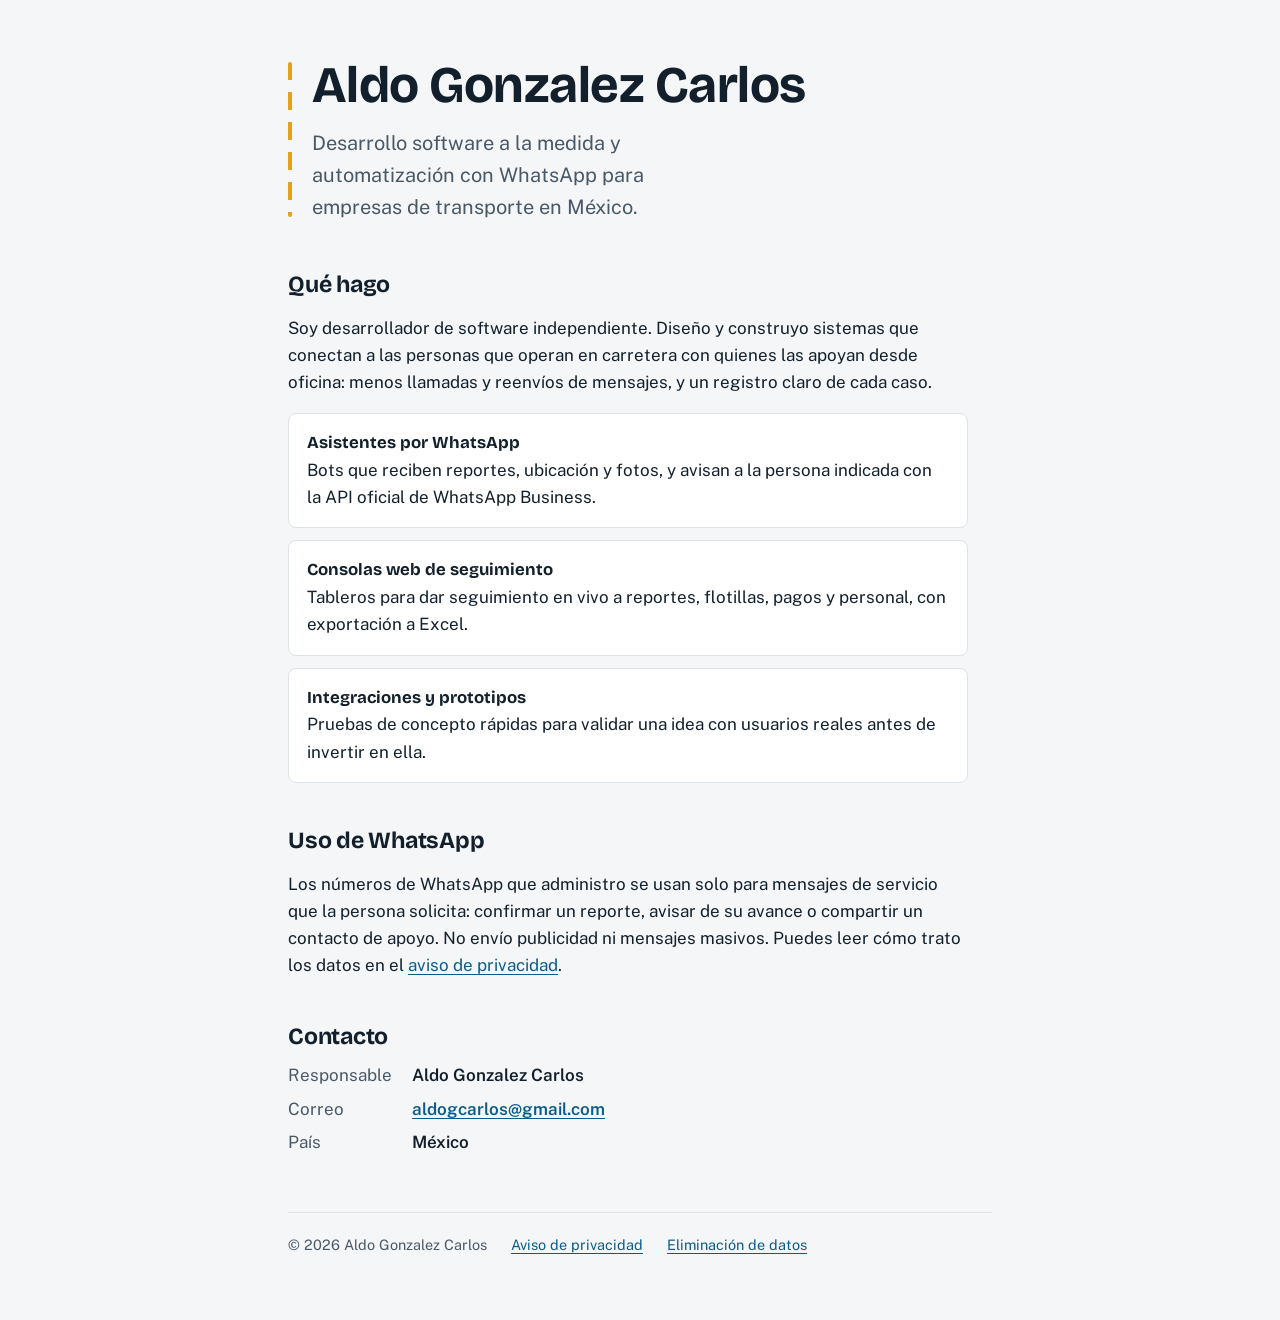
==== index.html @ 036ab999 "Add developer site with privacy notice" ====
<!doctype html>
<html lang="es-MX">
  <head>
    <meta charset="utf-8" />
    <meta name="viewport" content="width=device-width, initial-scale=1" />
    <title>Aldo Gonzalez Carlos · Desarrollo de software</title>
    <meta
      name="description"
      content="Desarrollador de software independiente en México. Automatización con WhatsApp y sistemas a la medida para empresas de transporte."
    />
    <link rel="preconnect" href="https://fonts.googleapis.com" />
    <link rel="preconnect" href="https://fonts.gstatic.com" crossorigin />
    <link
      href="https://fonts.googleapis.com/css2?family=Bricolage+Grotesque:opsz,wght@12..96,600;12..96,700&family=Public+Sans:wght@400;600&display=swap"
      rel="stylesheet"
    />
    <link rel="stylesheet" href="estilos.css" />
  </head>
  <body>
    <main class="pagina">
      <header class="encabezado">
        <h1>Aldo Gonzalez Carlos</h1>
        <p class="lema">Desarrollo software a la medida y automatización con WhatsApp para empresas de transporte en México.</p>
      </header>

      <section aria-labelledby="que-hago">
        <h2 id="que-hago">Qué hago</h2>
        <p>
          Soy desarrollador de software independiente. Diseño y construyo sistemas que conectan a las personas que operan
          en carretera con quienes las apoyan desde oficina: menos llamadas y reenvíos de mensajes, y un registro claro de
          cada caso.
        </p>
        <ul class="servicios">
          <li>
            <strong>Asistentes por WhatsApp</strong>
            Bots que reciben reportes, ubicación y fotos, y avisan a la persona indicada con la API oficial de WhatsApp
            Business.
          </li>
          <li>
            <strong>Consolas web de seguimiento</strong>
            Tableros para dar seguimiento en vivo a reportes, flotillas, pagos y personal, con exportación a Excel.
          </li>
          <li>
            <strong>Integraciones y prototipos</strong>
            Pruebas de concepto rápidas para validar una idea con usuarios reales antes de invertir en ella.
          </li>
        </ul>
      </section>

      <section aria-labelledby="como-uso-whatsapp">
        <h2 id="como-uso-whatsapp">Uso de WhatsApp</h2>
        <p>
          Los números de WhatsApp que administro se usan solo para mensajes de servicio que la persona solicita: confirmar
          un reporte, avisar de su avance o compartir un contacto de apoyo. No envío publicidad ni mensajes masivos. Puedes
          leer cómo trato los datos en el <a href="privacidad.html">aviso de privacidad</a>.
        </p>
      </section>

      <section aria-labelledby="contacto">
        <h2 id="contacto">Contacto</h2>
        <dl class="ficha">
          <dt>Responsable</dt>
          <dd>Aldo Gonzalez Carlos</dd>
          <dt>Correo</dt>
          <dd><a href="mailto:aldogcarlos@gmail.com">aldogcarlos@gmail.com</a></dd>
          <dt>País</dt>
          <dd>México</dd>
        </dl>
      </section>

      <footer class="pie">
        <span>© 2026 Aldo Gonzalez Carlos</span>
        <a href="privacidad.html">Aviso de privacidad</a>
        <a href="privacidad.html#eliminacion">Eliminación de datos</a>
      </footer>
    </main>
  </body>
</html>
---- estilos.css ----
/* Sitio de desarrollador independiente: tinta azul noche, papel frío y una línea de carril ámbar como único acento. */
:root {
  --papel: #f4f6f8;
  --superficie: #ffffff;
  --tinta: #13202c;
  --tinta-2: #4a5866;
  --linea: #dde2e8;
  --carril: #e3a21a;
  --enlace: #0b5c8a;
  --titulos: 'Bricolage Grotesque', 'Public Sans', system-ui, sans-serif;
  --texto: 'Public Sans', system-ui, -apple-system, 'Segoe UI', sans-serif;
}

@media (prefers-color-scheme: dark) {
  :root {
    --papel: #0f1820;
    --superficie: #16222d;
    --tinta: #e8edf2;
    --tinta-2: #a7b4c1;
    --linea: #263544;
    --enlace: #7cc4ec;
  }
}

* {
  box-sizing: border-box;
}

body {
  margin: 0;
  background: var(--papel);
  color: var(--tinta);
  font-family: var(--texto);
  font-size: 1.0625rem;
  line-height: 1.6;
}

a {
  color: var(--enlace);
  text-underline-offset: 3px;
}

a:focus-visible {
  outline: 3px solid var(--carril);
  outline-offset: 2px;
  border-radius: 2px;
}

.pagina {
  max-width: 46rem;
  margin: 0 auto;
  padding: 3.5rem 1rem 4rem;
}

/* La línea de carril: discontinua, a la izquierda del encabezado. */
.encabezado {
  position: relative;
  padding-left: 1.5rem;
  margin-bottom: 3rem;
}

.encabezado::before {
  content: '';
  position: absolute;
  left: 0;
  top: 0.35rem;
  bottom: 0.35rem;
  width: 4px;
  background: repeating-linear-gradient(to bottom, var(--carril) 0 18px, transparent 18px 30px);
  border-radius: 2px;
}

h1,
h2,
h3 {
  font-family: var(--titulos);
  line-height: 1.15;
  letter-spacing: -0.01em;
}

h1 {
  font-size: clamp(2.2rem, 6vw, 3.2rem);
  font-weight: 700;
  margin: 0 0 0.75rem;
}

.lema {
  font-size: 1.25rem;
  color: var(--tinta-2);
  margin: 0;
  max-width: 34ch;
}

h2 {
  font-size: 1.45rem;
  margin: 2.75rem 0 0.75rem;
}

h3 {
  font-size: 1.1rem;
  margin: 1.5rem 0 0.35rem;
}

p,
li {
  max-width: 68ch;
}

.servicios {
  list-style: none;
  padding: 0;
  margin: 0;
  display: grid;
  gap: 0.75rem;
}

.servicios li {
  padding: 1rem 1.15rem;
  background: var(--superficie);
  border: 1px solid var(--linea);
  border-radius: 8px;
}

.servicios strong {
  display: block;
  font-family: var(--titulos);
  font-size: 1.05rem;
}

.ficha {
  display: grid;
  grid-template-columns: max-content 1fr;
  gap: 0.4rem 1.25rem;
  margin: 0;
}

.ficha dt {
  color: var(--tinta-2);
}

.ficha dd {
  margin: 0;
  font-weight: 600;
}

.pie {
  margin-top: 3.5rem;
  padding-top: 1.25rem;
  border-top: 1px solid var(--linea);
  font-size: 0.9rem;
  color: var(--tinta-2);
  display: flex;
  flex-wrap: wrap;
  gap: 0.5rem 1.5rem;
}

.volver {
  display: inline-block;
  margin-bottom: 2rem;
  font-size: 0.95rem;
}

.actualizado {
  color: var(--tinta-2);
  font-size: 0.95rem;
}

@media (max-width: 520px) {
  .pagina {
    padding-top: 2.25rem;
  }
  .ficha {
    grid-template-columns: 1fr;
    gap: 0.1rem;
  }
  .ficha dd {
    margin-bottom: 0.6rem;
  }
}
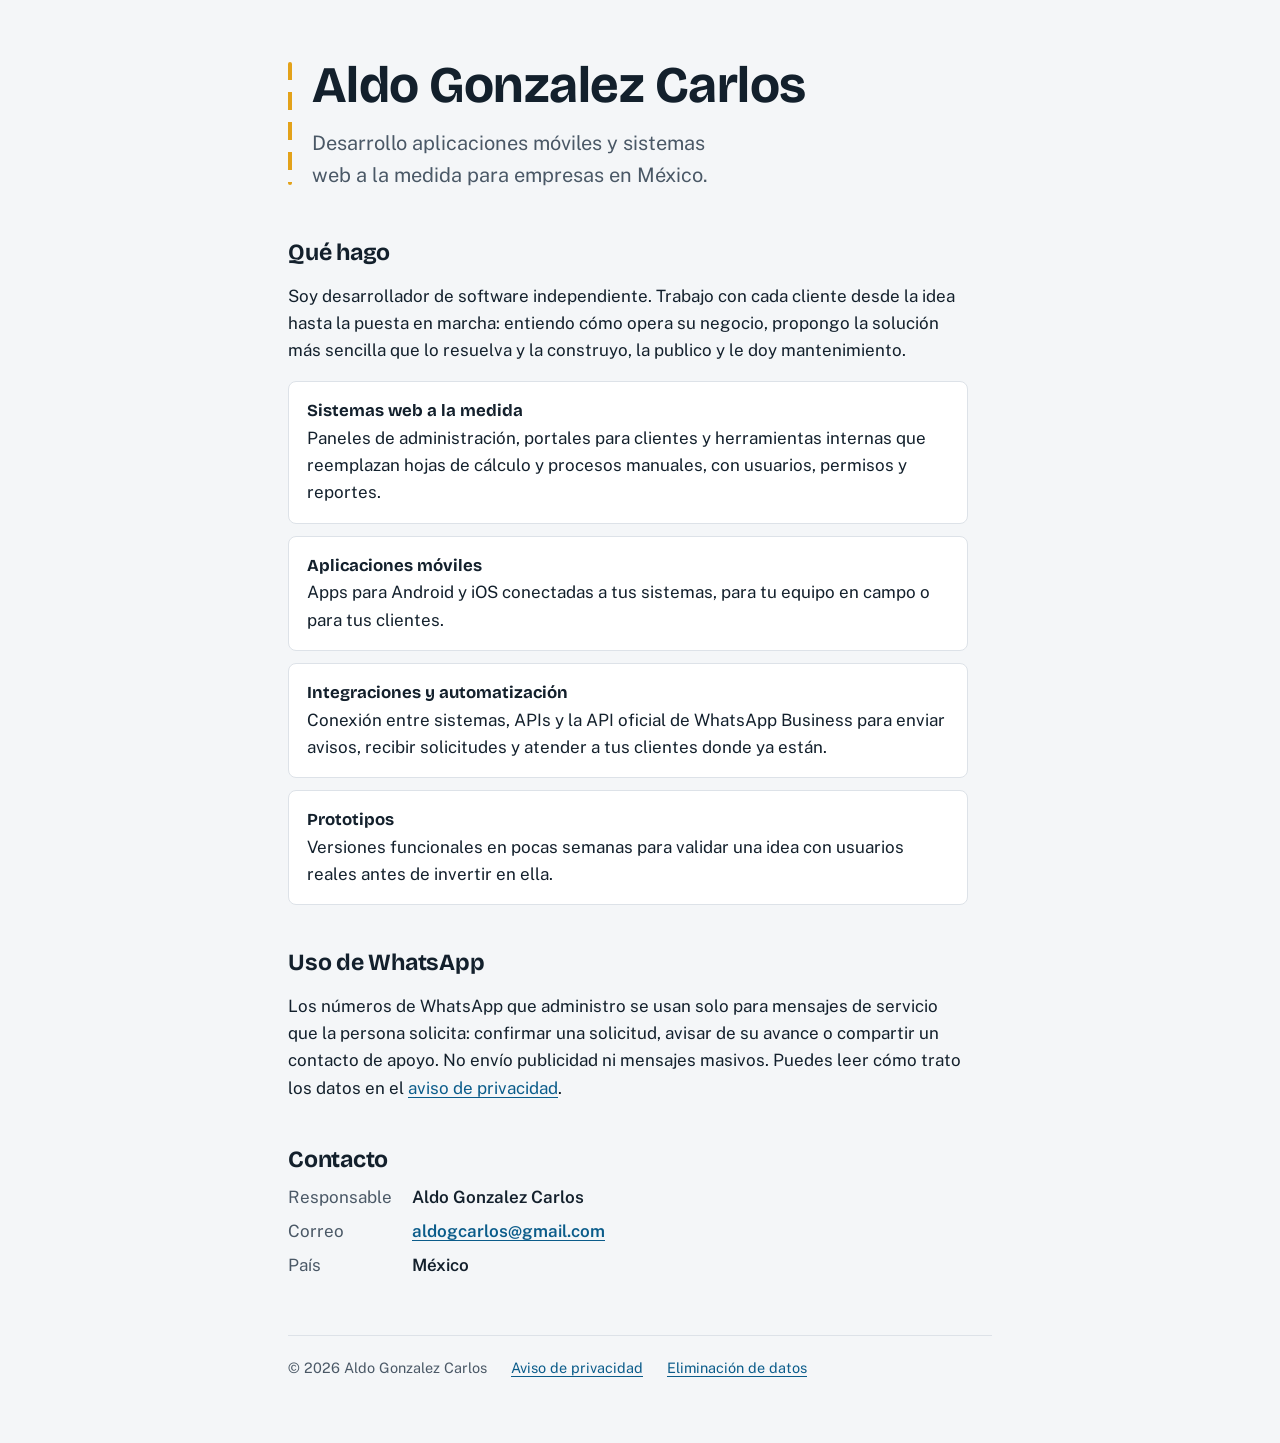
==== commit 6a6aadd6: "Present general custom web and mobile development" ====
--- a/index.html
+++ b/index.html
@@ -6,7 +6,7 @@
     <title>Aldo Gonzalez Carlos · Desarrollo de software</title>
     <meta
       name="description"
-      content="Desarrollador de software independiente en México. Automatización con WhatsApp y sistemas a la medida para empresas de transporte."
+      content="Desarrollador de software independiente en México. Aplicaciones móviles, sistemas web a la medida e integraciones con WhatsApp."
     />
     <link rel="preconnect" href="https://fonts.googleapis.com" />
     <link rel="preconnect" href="https://fonts.gstatic.com" crossorigin />
@@ -20,29 +20,34 @@
     <main class="pagina">
       <header class="encabezado">
         <h1>Aldo Gonzalez Carlos</h1>
-        <p class="lema">Desarrollo software a la medida y automatización con WhatsApp para empresas de transporte en México.</p>
+        <p class="lema">Desarrollo aplicaciones móviles y sistemas web a la medida para empresas en México.</p>
       </header>
 
       <section aria-labelledby="que-hago">
         <h2 id="que-hago">Qué hago</h2>
         <p>
-          Soy desarrollador de software independiente. Diseño y construyo sistemas que conectan a las personas que operan
-          en carretera con quienes las apoyan desde oficina: menos llamadas y reenvíos de mensajes, y un registro claro de
-          cada caso.
+          Soy desarrollador de software independiente. Trabajo con cada cliente desde la idea hasta la puesta en marcha:
+          entiendo cómo opera su negocio, propongo la solución más sencilla que lo resuelva y la construyo, la publico y le
+          doy mantenimiento.
         </p>
         <ul class="servicios">
           <li>
-            <strong>Asistentes por WhatsApp</strong>
-            Bots que reciben reportes, ubicación y fotos, y avisan a la persona indicada con la API oficial de WhatsApp
-            Business.
+            <strong>Sistemas web a la medida</strong>
+            Paneles de administración, portales para clientes y herramientas internas que reemplazan hojas de cálculo y
+            procesos manuales, con usuarios, permisos y reportes.
           </li>
           <li>
-            <strong>Consolas web de seguimiento</strong>
-            Tableros para dar seguimiento en vivo a reportes, flotillas, pagos y personal, con exportación a Excel.
+            <strong>Aplicaciones móviles</strong>
+            Apps para Android y iOS conectadas a tus sistemas, para tu equipo en campo o para tus clientes.
           </li>
           <li>
-            <strong>Integraciones y prototipos</strong>
-            Pruebas de concepto rápidas para validar una idea con usuarios reales antes de invertir en ella.
+            <strong>Integraciones y automatización</strong>
+            Conexión entre sistemas, APIs y la API oficial de WhatsApp Business para enviar avisos, recibir solicitudes
+            y atender a tus clientes donde ya están.
+          </li>
+          <li>
+            <strong>Prototipos</strong>
+            Versiones funcionales en pocas semanas para validar una idea con usuarios reales antes de invertir en ella.
           </li>
         </ul>
       </section>
@@ -51,7 +56,7 @@
         <h2 id="como-uso-whatsapp">Uso de WhatsApp</h2>
         <p>
           Los números de WhatsApp que administro se usan solo para mensajes de servicio que la persona solicita: confirmar
-          un reporte, avisar de su avance o compartir un contacto de apoyo. No envío publicidad ni mensajes masivos. Puedes
+          una solicitud, avisar de su avance o compartir un contacto de apoyo. No envío publicidad ni mensajes masivos. Puedes
           leer cómo trato los datos en el <a href="privacidad.html">aviso de privacidad</a>.
         </p>
       </section>
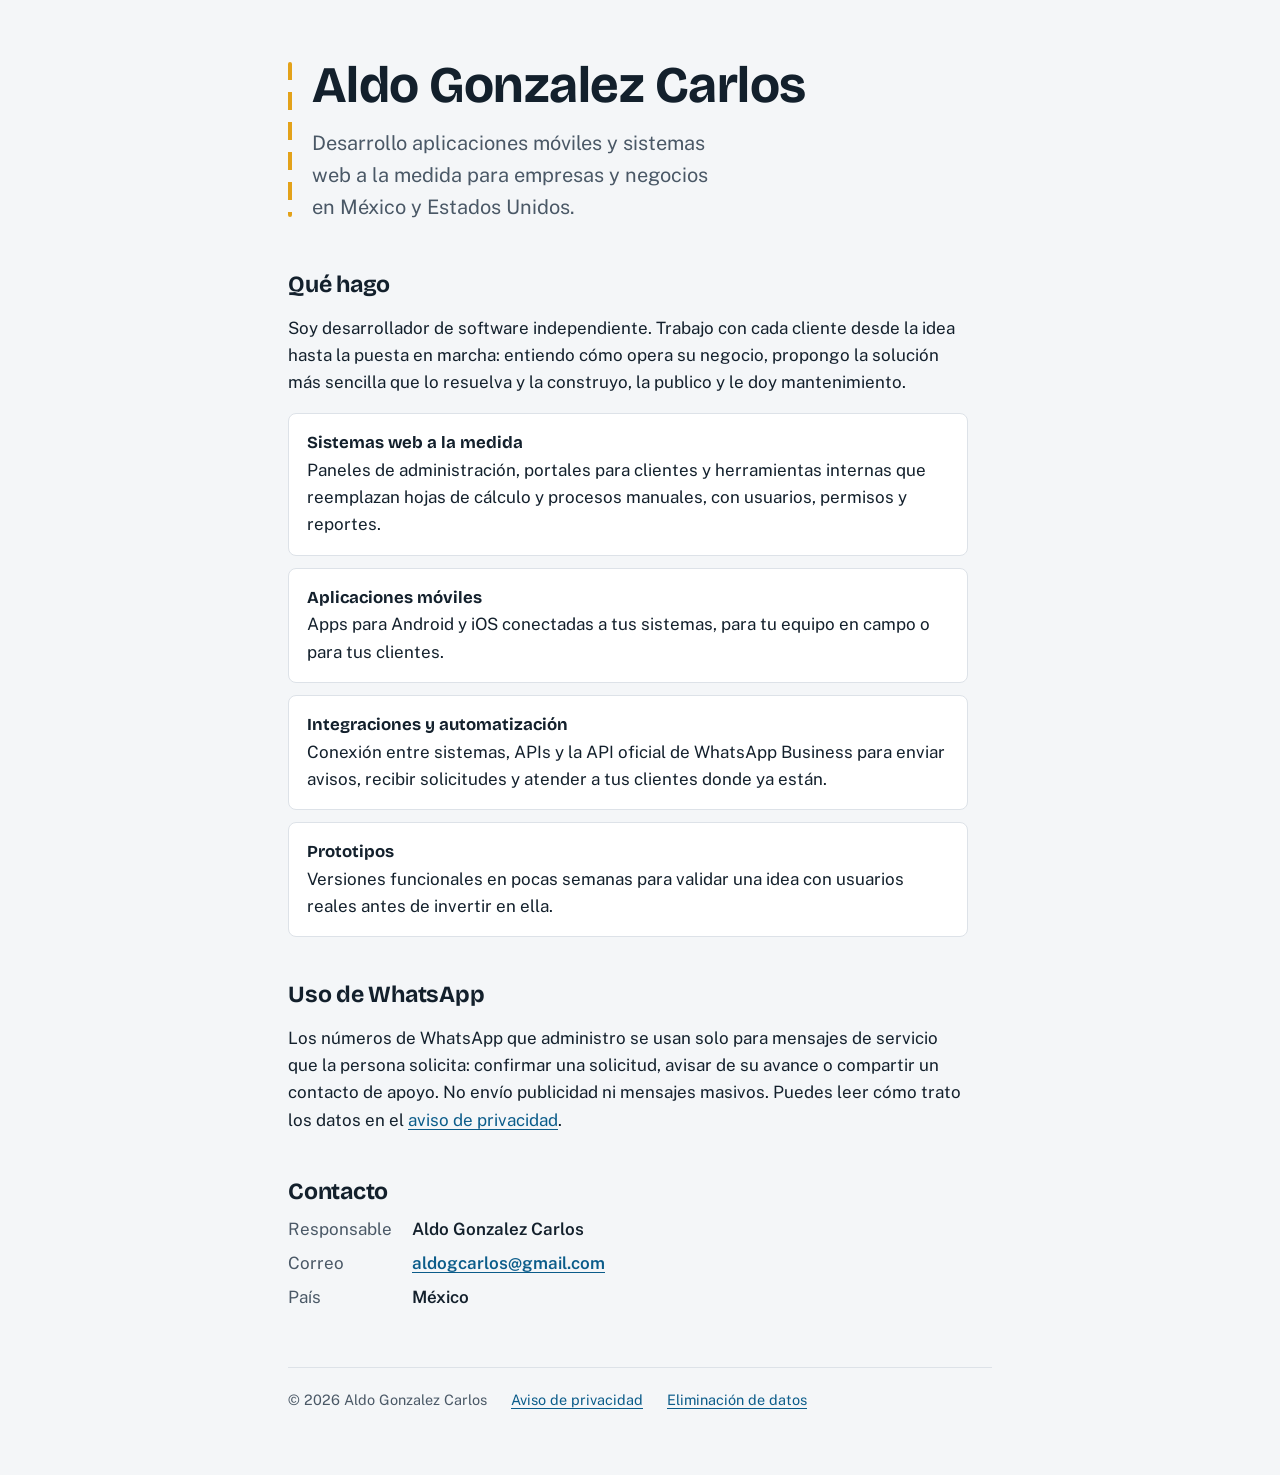
==== commit 6659cdcb: "Mention clients in Mexico and the United States" ====
--- a/index.html
+++ b/index.html
@@ -6,7 +6,7 @@
     <title>Aldo Gonzalez Carlos · Desarrollo de software</title>
     <meta
       name="description"
-      content="Desarrollador de software independiente en México. Aplicaciones móviles, sistemas web a la medida e integraciones con WhatsApp."
+      content="Desarrollador de software independiente en México. Aplicaciones móviles, sistemas web a la medida e integraciones con WhatsApp para empresas y negocios en México y Estados Unidos."
     />
     <link rel="preconnect" href="https://fonts.googleapis.com" />
     <link rel="preconnect" href="https://fonts.gstatic.com" crossorigin />
@@ -20,7 +20,7 @@
     <main class="pagina">
       <header class="encabezado">
         <h1>Aldo Gonzalez Carlos</h1>
-        <p class="lema">Desarrollo aplicaciones móviles y sistemas web a la medida para empresas en México.</p>
+        <p class="lema">Desarrollo aplicaciones móviles y sistemas web a la medida para empresas y negocios en México y Estados Unidos.</p>
       </header>
 
       <section aria-labelledby="que-hago">
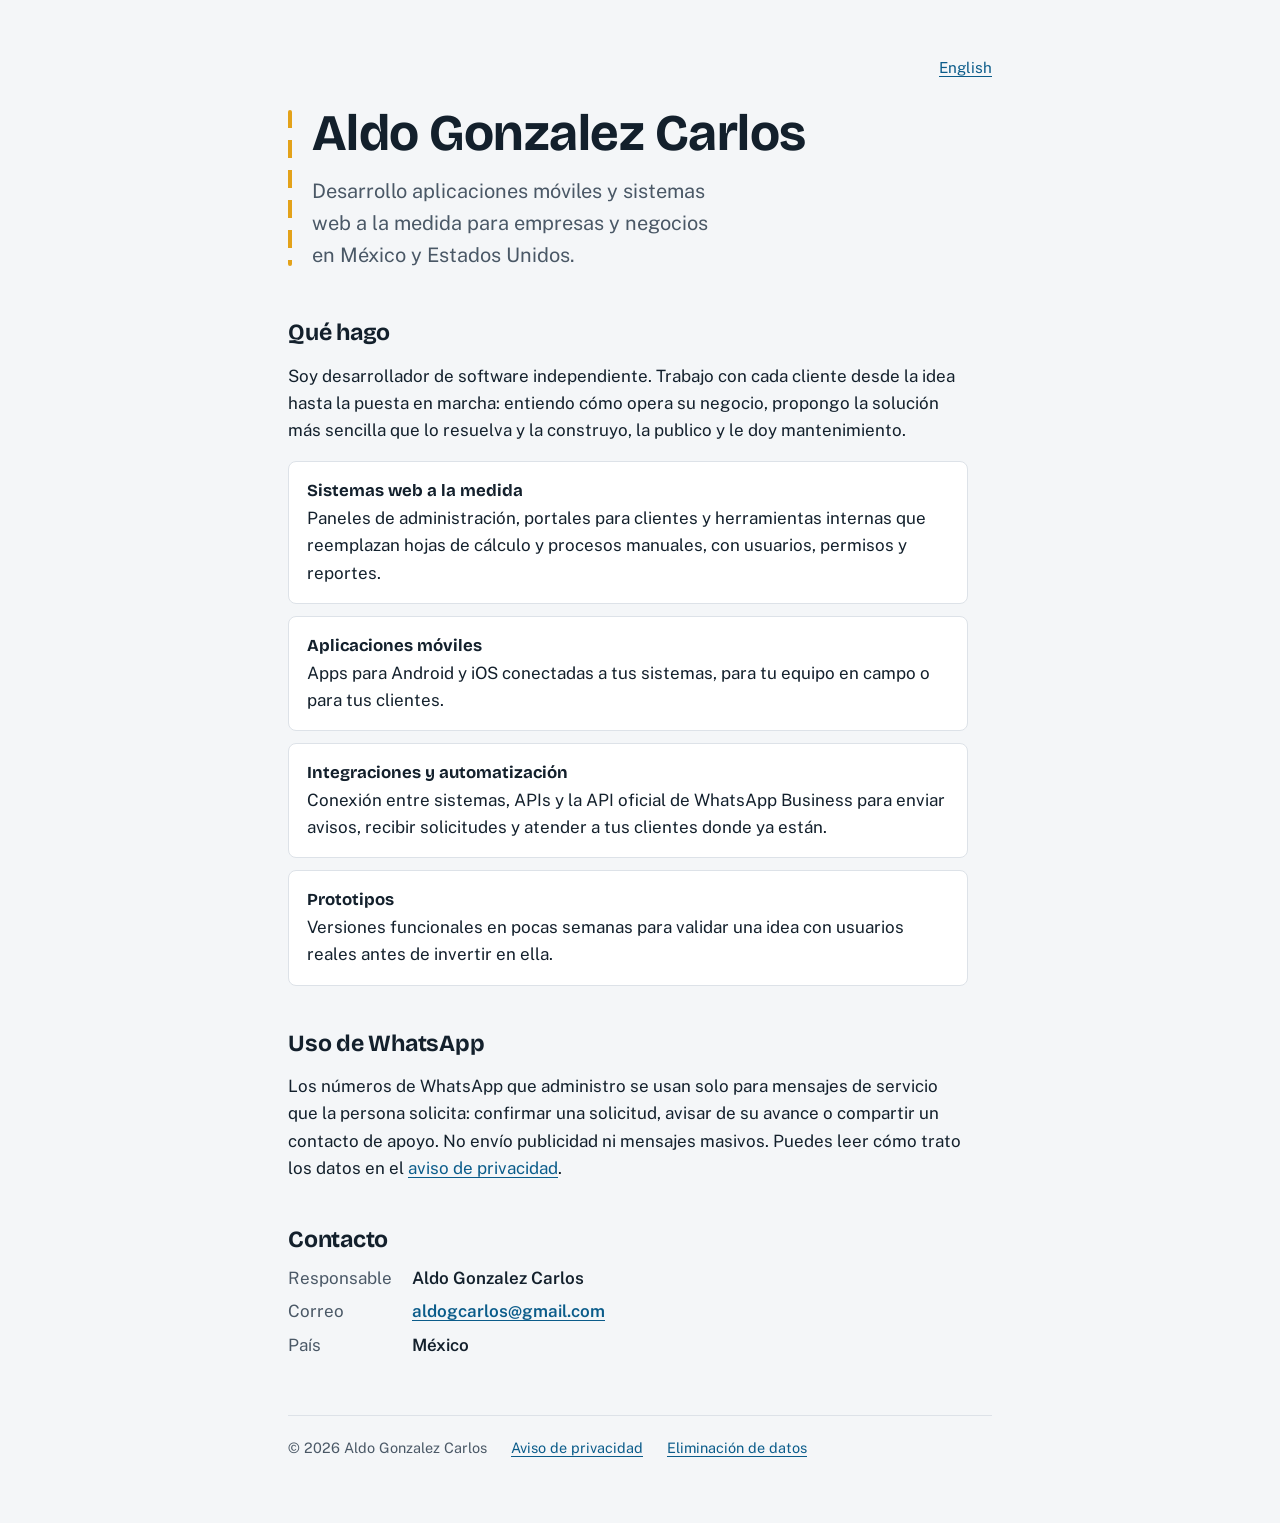
==== commit 0a398132: "Add English version with language switch" ====
--- a/index.html
+++ b/index.html
@@ -8,6 +8,8 @@
       name="description"
       content="Desarrollador de software independiente en México. Aplicaciones móviles, sistemas web a la medida e integraciones con WhatsApp para empresas y negocios en México y Estados Unidos."
     />
+    <link rel="alternate" hreflang="es-MX" href="https://aldogcarlos.github.io/" />
+    <link rel="alternate" hreflang="en" href="https://aldogcarlos.github.io/en/" />
     <link rel="preconnect" href="https://fonts.googleapis.com" />
     <link rel="preconnect" href="https://fonts.gstatic.com" crossorigin />
     <link
@@ -18,6 +20,7 @@
   </head>
   <body>
     <main class="pagina">
+      <nav class="idioma" aria-label="Idioma"><a href="en/" hreflang="en" lang="en">English</a></nav>
       <header class="encabezado">
         <h1>Aldo Gonzalez Carlos</h1>
         <p class="lema">Desarrollo aplicaciones móviles y sistemas web a la medida para empresas y negocios en México y Estados Unidos.</p>
--- a/estilos.css
+++ b/estilos.css
@@ -154,6 +154,15 @@
   gap: 0.5rem 1.5rem;
 }
 
+/* Selector de idioma: arriba a la derecha, discreto */
+.idioma {
+  display: flex;
+  justify-content: flex-end;
+  gap: 1.25rem;
+  margin-bottom: 1.5rem;
+  font-size: 0.95rem;
+}
+
 .volver {
   display: inline-block;
   margin-bottom: 2rem;
